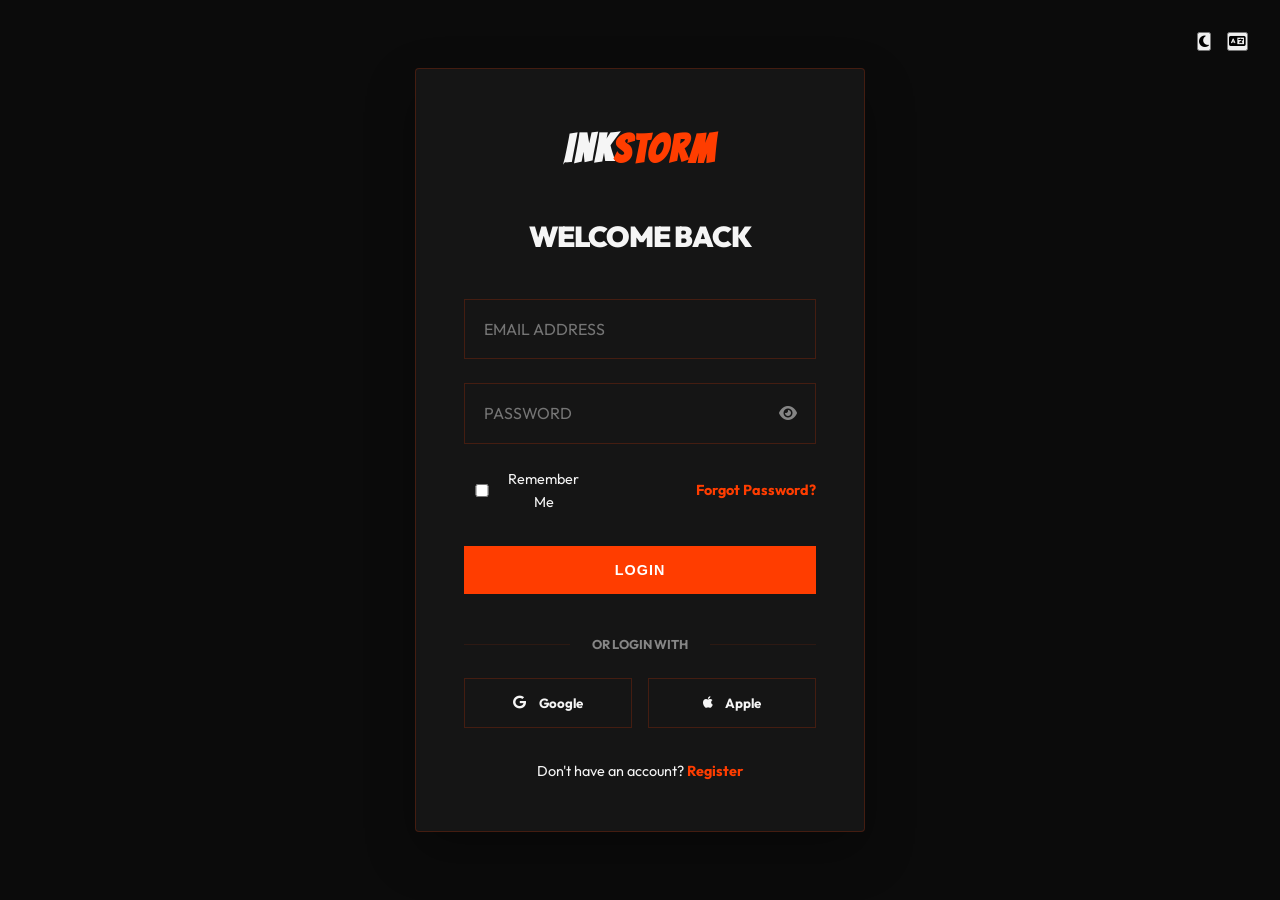
==== login.html @ d183edd4 "first commit" ====
<!DOCTYPE html>
<html lang="en" dir="ltr">
<head>
    <meta charset="UTF-8">
    <meta name="viewport" content="width=device-width, initial-scale=1.0">
    <title>LOGIN | INK STORM PORTFOLIO</title>
    <!-- Google Fonts -->
    <link href="https://fonts.googleapis.com/css2?family=Bangers&family=Outfit:wght@300;400;700;900&display=swap" rel="stylesheet">
    <!-- Font Awesome -->
    <link rel="stylesheet" href="https://cdnjs.cloudflare.com/ajax/libs/font-awesome/6.4.0/css/all.min.css">
    <!-- Icons -->
    <link rel="icon" type="image/svg+xml" href="data:image/svg+xml,<svg xmlns='http://www.w3.org/2000/svg' viewBox='0 0 100 100'><rect width='100' height='100' fill='%23111111' rx='20'/><path d='M50 20 L30 60 L50 60 L40 85 L70 45 L50 45 L60 20 Z' fill='%23FF3D00'/></svg>">
    <link rel="stylesheet" href="assets/css/styles.css">
    <style>
        body {
            display: flex;
            justify-content: center;
            align-items: center;
            min-height: 100vh;
            background-color: var(--bg);
            padding: 2rem;
            position: relative;
        }

        .auth-controls {
            position: absolute;
            top: 2rem;
            right: 2rem;
            display: flex;
            gap: 1rem;
        }

        .auth-card {
            background-color: var(--card-bg);
            width: 100%;
            max-width: 450px;
            padding: 3rem;
            border: 1px solid var(--border-color);
            box-shadow: 0 20px 50px rgba(0, 0, 0, 0.3);
            text-align: center;
            border-radius: 4px; /* Premium subtle rounded */
        }

        .auth-card .logo {
            display: inline-block;
            margin-bottom: 2rem;
            font-size: 2.5rem;
        }

        .auth-card h2 {
            margin-bottom: 2.5rem;
            font-size: 1.8rem;
        }

        .form-group {
            margin-bottom: 1.5rem;
            text-align: left;
            position: relative;
        }

        .password-toggle {
            position: absolute;
            right: 1.2rem;
            top: 50%;
            transform: translateY(-50%);
            cursor: pointer;
            opacity: 0.5;
            transition: var(--transition-fast);
        }

        .password-toggle:hover {
            opacity: 1;
            color: var(--secondary-color);
        }

        .auth-meta {
            display: flex;
            justify-content: space-between;
            align-items: center;
            margin-bottom: 2rem;
            font-size: 0.9rem;
        }

        .remember-me {
            display: flex;
            align-items: center;
            gap: 0.5rem;
            cursor: pointer;
        }

        .forgot-password {
            color: var(--secondary-color);
            font-weight: 700;
        }

        .social-login {
            margin-top: 2.5rem;
        }

        .social-login p {
            margin-bottom: 1.5rem;
            font-size: 0.8rem;
            font-weight: 700;
            opacity: 0.5;
            position: relative;
        }

        .social-login p::before, .social-login p::after {
            content: '';
            position: absolute;
            top: 50%;
            width: 30%;
            height: 1px;
            background: var(--border-color);
        }

        .social-login p::before { left: 0; }
        .social-login p::after { right: 0; }

        .social-btns {
            display: flex;
            gap: 1rem;
        }

        .social-btn {
            flex: 1;
            padding: 1rem;
            background: transparent;
            border: 1px solid var(--border-color);
            color: var(--text);
            font-family: inherit;
            font-weight: 700;
            display: flex;
            align-items: center;
            justify-content: center;
            gap: 0.8rem;
            cursor: pointer;
            transition: var(--transition-fast);
        }

        .social-btn:hover {
            border-color: var(--secondary-color);
            background: rgba(255, 61, 0, 0.05);
        }

        .auth-footer {
            margin-top: 2rem;
            font-size: 0.9rem;
        }

        .auth-footer a {
            color: var(--secondary-color);
            font-weight: 700;
        }

        /* RTL Specifics */
        [dir="rtl"] .password-toggle {
            right: auto;
            left: 1.2rem;
        }

        [dir="rtl"] .auth-controls {
            right: auto;
            left: 2rem;
        }
    </style>
</head>
<body class="dark-mode">

    <div class="auth-controls">
        <button id="theme-toggle" title="Toggle Theme"><i class="fas fa-moon"></i></button>
        <button id="rtl-toggle" title="Toggle RTL"><i class="fas fa-language"></i></button>
    </div>

    <div class="auth-card">
        <a href="index.html" class="logo">INK<span>STORM</span></a>
        <h2>WELCOME BACK</h2>

        <form>
            <div class="form-group">
                <input type="email" placeholder="EMAIL ADDRESS" required>
            </div>
            <div class="form-group">
                <input type="password" id="password" placeholder="PASSWORD" required>
                <i class="fas fa-eye password-toggle" id="toggle-password"></i>
            </div>

            <div class="auth-meta">
                <label class="remember-me">
                    <input type="checkbox"> Remember Me
                </label>
                <a href="#" class="forgot-password">Forgot Password?</a>
            </div>

            <button type="submit" class="btn btn-primary full-width">LOGIN</button>
        </form>

        <div class="social-login">
            <p>OR LOGIN WITH</p>
            <div class="social-btns">
                <button class="social-btn"><i class="fab fa-google"></i> Google</button>
                <button class="social-btn"><i class="fab fa-apple"></i> Apple</button>
            </div>
        </div>

        <div class="auth-footer">
            Don't have an account? <a href="register.html">Register</a>
        </div>
    </div>

    <script src="assets/js/script.js"></script>
    <script>
        // Password Show/Hide Toggle
        const togglePassword = document.getElementById('toggle-password');
        const password = document.getElementById('password');

        togglePassword.addEventListener('click', function() {
            const type = password.getAttribute('type') === 'password' ? 'text' : 'password';
            password.setAttribute('type', type);
            this.classList.toggle('fa-eye-slash');
        });
    </script>
</body>
</html>
---- assets/css/styles.css ----
/* =========================================
   DESIGN SYSTEM
   ========================================= */
:root {
    --primary-color: #111111;
    --secondary-color: #FF3D00;
    --accent-color: #FF3D00;
    --accent-hover: #E63600;
    
    --bg-light: #FFFFFF;
    --bg-dark: #0B0B0B;
    
    --text-light: #F5F5F5;
    --text-dark: #1A1A1A;
    
    --card-bg-light: #F9F9F9;
    --card-bg-dark: #151515;
    
    --transition-smooth: all 0.4s cubic-bezier(0.165, 0.84, 0.44, 1);
    --transition-fast: all 0.2s ease;
    
    --container-width: 1200px;
    --header-height: 80px;

    /* Mode defaults */
    --bg: var(--bg-dark);
    --text: var(--text-light);
    --card-bg: var(--card-bg-dark);
    --border-color: rgba(255, 61, 0, 0.2);
}

body.light-mode {
    --bg: var(--bg-light);
    --text: var(--text-dark);
    --card-bg: var(--card-bg-light);
    --primary-color: #FFFFFF;
    --border-color: rgba(17, 17, 17, 0.1);
}

[dir="rtl"] {
    direction: rtl;
    text-align: right;
}

/* =========================================
   BASE STYLES
   ========================================= */
* {
    margin: 0;
    padding: 0;
    box-sizing: border-box;
}

html, body {
    overflow-x: hidden;
    width: 100%;
    margin: 0;
    padding: 0;
}

body {
    font-family: 'Outfit', sans-serif;
    background-color: var(--bg);
    color: var(--text);
    line-height: 1.6;
    overflow-x: hidden;
    width: 100%;
    position: relative;
    transition: var(--transition-smooth);
}

h1, h2, h3, .logo {
    font-family: 'Outfit', sans-serif;
    font-weight: 900;
    text-transform: uppercase;
    letter-spacing: -1px;
    text-align: center;
}

.logo {
    font-family: 'Bangers', cursive;
    font-size: 2rem;
    letter-spacing: 2px;
    color: var(--text);
    text-decoration: none;
    transition: var(--transition-smooth);
}

.logo span {
    color: var(--secondary-color);
}

.accent {
    color: var(--secondary-color);
}

.container {
    max-width: var(--container-width);
    margin: 0 auto;
    padding: 0 2rem;
}

ul {
    list-style: none;
}

a {
    text-decoration: none;
    color: inherit;
}

img {
    max-width: 100%;
    display: block;
    transition: var(--transition-smooth);
}

.mobile-only {
    display: none !important;
}

/* =========================================
   BUTTONS
   ========================================= */
.btn {
    display: inline-block;
    padding: 1rem 2.5rem;
    font-weight: 900;
    text-transform: uppercase;
    letter-spacing: 1px;
    font-size: 0.9rem;
    cursor: pointer;
    transition: var(--transition-smooth);
    border: none;
    position: relative;
    overflow: hidden;
    text-align: center;
}

.btn-primary {
    background-color: var(--secondary-color);
    color: #FFFFFF;
}

.btn-primary:hover {
    background-color: var(--accent-hover);
    transform: translateY(-3px);
    box-shadow: 0 10px 20px rgba(255, 61, 0, 0.3);
}

.btn-secondary {
    background-color: transparent;
    color: var(--text);
    border: 2px solid var(--text);
}

.btn-secondary:hover {
    background-color: var(--text);
    color: var(--bg);
    transform: translateY(-3px);
}

.btn.full-width {
    width: 100%;
}

/* =========================================
   HEADER
   ========================================= */
header {
    height: var(--header-height);
    width: 100%;
    position: fixed;
    top: 0;
    left: 0;
    z-index: 1000;
    display: flex;
    align-items: center;
    background: transparent;
    transition: var(--transition-smooth);
}

header.scrolled {
    background: var(--bg);
    box-shadow: 0 5px 20px rgba(0, 0, 0, 0.2);
    height: 70px;
}

header nav {
    display: flex;
    justify-content: space-between;
    align-items: center;
    width: 100%;
}

.nav-links {
    display: flex;
    gap: 2rem;
    align-items: center;
}

.nav-links a {
    font-weight: 700;
    font-size: 0.9rem;
    text-transform: uppercase;
    transition: var(--transition-fast);
    position: relative;
    white-space: nowrap;
}

.nav-links a::after {
    content: '';
    position: absolute;
    bottom: -5px;
    left: 0;
    width: 0;
    height: 2px;
    background: var(--secondary-color);
    transition: var(--transition-fast);
}

.nav-links a:hover {
    color: var(--secondary-color);
}

.nav-links a:hover::after {
    width: 100%;
}

.nav-actions {
    display: flex;
    align-items: center;
    gap: 1.5rem;
}

.nav-actions button {
    background: transparent;
    border: none;
    color: var(--text);
    font-size: 1.2rem;
    cursor: pointer;
    width: 40px;
    height: 40px;
    display: flex;
    align-items: center;
    justify-content: center;
    border-radius: 50%;
    transition: var(--transition-fast);
}

.nav-actions button:hover {
    background: rgba(255, 61, 0, 0.1);
    color: var(--secondary-color);
}

/* Hamburger */
#menu-toggle {
    flex-direction: column;
    gap: 6px;
}

#menu-toggle span {
    display: block;
    width: 25px;
    height: 2px;
    background: var(--text);
    transition: var(--transition-smooth);
}

#menu-toggle.active span:nth-child(1) {
    transform: translateY(8px) rotate(45deg);
}

#menu-toggle.active span:nth-child(2) {
    opacity: 0;
}

#menu-toggle.active span:nth-child(3) {
    transform: translateY(-8px) rotate(-45deg);
}

/* Mobile Menu Overlay */
#mobile-menu {
    position: fixed;
    top: 0;
    left: 0;
    width: 100%;
    height: 100vh;
    background: var(--bg);
    z-index: 998;
    display: flex;
    flex-direction: column;
    justify-content: center;
    align-items: center;
    transform: translateX(100%);
    transition: var(--transition-smooth);
    padding: 2rem;
}

#mobile-menu.active {
    transform: translateX(0);
}

#mobile-menu nav {
    width: 100%;
    text-align: center;
}

#mobile-menu ul {
    margin-bottom: 3rem;
}

#mobile-menu li {
    margin-bottom: 1.5rem;
}

#mobile-menu a {
    font-size: 1.8rem;
    font-weight: 900;
    text-transform: uppercase;
}

.mobile-menu-actions {
    display: flex;
    flex-direction: column;
    gap: 1.5rem;
    width: 100%;
    max-width: 300px;
    margin: 0 auto;
}

.btn-theme-mob, .btn-rtl-mob {
    background: var(--card-bg);
    border: 1px solid var(--border-color);
    color: var(--text);
    padding: 1rem;
    font-weight: 700;
    text-transform: uppercase;
    display: flex;
    align-items: center;
    justify-content: center;
    gap: 0.8rem;
    cursor: pointer;
}

#menu-toggle {
    z-index: 1001; /* Above mobile menu */
    position: relative;
}

#mobile-menu a {
    font-size: 1.5rem;
    font-weight: 900;
    text-transform: uppercase;
}

/* =========================================
   HERO
   ========================================= */
.hero {
    height: 100vh;
    display: flex;
    align-items: center;
    position: relative;
    padding-top: var(--header-height);
    overflow: hidden;
}

.hero-bg {
    position: absolute;
    top: 0;
    left: 0;
    width: 100%;
    height: 100%;
    background: linear-gradient(rgba(11, 11, 11, 0.8), rgba(11, 11, 11, 0.8)), 
                url('https://images.unsplash.com/photo-1612036782180-6f0b6cd846fe?auto=format&fit=crop&q=80&w=1920');
    background-size: cover;
    background-position: center;
    z-index: -1;
    transform: scale(1.1);
    animation: zoomOut 20s infinite alternate;
}

body.light-mode .hero-bg {
    background: linear-gradient(rgba(255, 255, 255, 0.7), rgba(255, 255, 255, 0.7)), 
                url('https://images.unsplash.com/photo-1612036782180-6f0b6cd846fe?auto=format&fit=crop&q=80&w=1920');
    background-size: cover;
    background-position: center;
}

@keyframes zoomOut {
    from { transform: scale(1.1); }
    to { transform: scale(1); }
}

.hero-content {
    position: relative;
    z-index: 1;
    text-align: center;
    margin: 0 auto;
}

.hero h1 {
    font-size: clamp(3rem, 10vw, 6rem);
    line-height: 0.9;
    margin-bottom: 1.5rem;
    max-width: 900px;
    margin-left: auto;
    margin-right: auto;
}

.hero p {
    font-size: 1.2rem;
    margin-bottom: 2.5rem;
    max-width: 600px;
    color: var(--text);
    opacity: 0.8;
    margin-left: auto;
    margin-right: auto;
    text-align: center;
}

.hero-btns {
    display: flex;
    gap: 1.5rem;
    justify-content: center;
}

.floating-elements .panel-outline {
    position: absolute;
    border: 1px solid var(--secondary-color);
    opacity: 0.3;
    z-index: 0;
    pointer-events: none;
}

.panel-outline.one {
    width: 300px;
    height: 400px;
    top: 20%;
    right: 10%;
    transform: rotate(5deg);
    animation: float 6s infinite ease-in-out;
}

.panel-outline.two {
    width: 200px;
    height: 300px;
    bottom: 10%;
    right: 25%;
    transform: rotate(-10deg);
    animation: float 8s infinite ease-in-out reverse;
}

@keyframes float {
    0%, 100% { transform: translateY(0) rotate(5deg); }
    50% { transform: translateY(-20px) rotate(8deg); }
}

@keyframes sweep {
    0% { transform: translateX(-120%); }
    55% { transform: translateX(120%); }
    100% { transform: translateX(120%); }
}

@keyframes scan {
    0% { transform: translateX(-25%); }
    100% { transform: translateX(25%); }
}

@keyframes pulse {
    0%, 100% { transform: translateY(0) scale(1); }
    50% { transform: translateY(-2px) scale(1.03); }
}

@keyframes floaty {
    0%, 100% { transform: translateY(0); }
    50% { transform: translateY(-10px); }
}

@keyframes shimmer {
    0%, 100% { opacity: 0.8; filter: drop-shadow(0 0 0 rgba(255, 61, 0, 0)); }
    50% { opacity: 1; filter: drop-shadow(0 0 12px rgba(255, 61, 0, 0.45)); }
}

@keyframes zoom {
    0%, 100% { transform: scale(1); }
    50% { transform: scale(1.07); }
}

.header-ctas .btn {
    padding: 0.6rem 1.6rem;
    font-size: 0.8rem;
    border-radius: 4px;
}

/* =========================================
   FOOTER (DETAILED)
   ========================================= */
.footer-detailed {
    padding: 80px 0 30px;
    background-color: var(--card-bg);
    border-top: 1px solid var(--border-color);
}

.footer-grid {
    display: grid;
    grid-template-columns: 1.5fr 1fr 1fr 1.2fr;
    gap: 4rem;
    margin-bottom: 60px;
}

.footer-col h4 {
    color: var(--secondary-color);
    font-size: 1.2rem;
    margin-bottom: 2rem;
    text-transform: uppercase;
    letter-spacing: 1px;
    text-align: left; /* Keep left for multi-column grid logic */
}

/* On single column footer (mobile), center them */
@media (max-width: 600px) {
    .footer-col h4 { text-align: center; }
}

.footer-desc {
    margin: 1.5rem 0 2rem;
    opacity: 0.7;
    max-width: 300px;
}

.footer-socials {
    display: flex;
    gap: 1.2rem;
}

.footer-socials a {
    font-size: 1.4rem;
    transition: var(--transition-fast);
    opacity: 0.6;
}

.footer-socials a:hover {
    color: var(--secondary-color);
    opacity: 1;
    transform: translateY(-5px);
}

.footer-nav li {
    margin-bottom: 1rem;
}

.footer-nav a {
    opacity: 0.7;
    transition: var(--transition-fast);
}

.footer-nav a:hover {
    opacity: 1;
    color: var(--secondary-color);
    padding-left: 5px;
}

.footer-contact p {
    margin-bottom: 1rem;
    opacity: 0.7;
    display: flex;
    align-items: center;
    gap: 0.8rem;
}

.footer-bottom {
    padding-top: 30px;
    border-top: 1px solid rgba(255, 61, 0, 0.1);
    display: flex;
    justify-content: space-between;
    align-items: center;
    font-size: 0.9rem;
    opacity: 0.6;
}

.legal-links {
    display: flex;
    gap: 2rem;
}

@keyframes glowText {
    0%, 100% { text-shadow: 0 0 5px rgba(255, 61, 0, 0.2); }
    50% { text-shadow: 0 0 15px rgba(255, 61, 0, 0.6); }
}

/* =========================================
   PROJECT SPOTLIGHT
   ========================================= */
.project-spotlight {
    background: linear-gradient(135deg, #0a0a0a 0%, #151515 100%);
    position: relative;
    overflow: hidden;
}

.project-spotlight::before {
    content: "";
    position: absolute;
    top: 0;
    left: 0;
    width: 100%;
    height: 100%;
    background: repeating-linear-gradient(
        0deg,
        rgba(255, 61, 0, 0.03) 0px,
        rgba(255, 61, 0, 0.03) 1px,
        transparent 1px,
        transparent 5px
    );
    pointer-events: none;
}

.spotlight-header {
    margin-bottom: 4rem;
    text-align: center;
}

.spotlight-label {
    text-transform: uppercase;
    color: var(--secondary-color);
    letter-spacing: 4px;
    font-weight: 900;
    font-size: 0.8rem;
    display: block;
    margin-bottom: 1rem;
}

.spotlight-title {
    font-size: clamp(3rem, 8vw, 5rem);
    line-height: 1;
    text-align: center;
}

.spotlight-grid {
    display: grid;
    grid-template-columns: 1fr 1.2fr;
    gap: 5rem;
    align-items: center;
    margin-bottom: 6rem;
    overflow: hidden;
}

.spotlight-brief h3 {
    font-size: 2rem;
    margin-bottom: 1.5rem;
}

.spotlight-brief p {
    font-size: 1.1rem;
    opacity: 0.8;
    margin-bottom: 2.5rem;
    text-align: center;
    max-width: 600px;
    margin-left: auto;
    margin-right: auto;
}

.spotlight-content {
    text-align: center;
}

.spotlight-features {
    display: grid;
    gap: 2rem;
    margin-bottom: 3rem;
    justify-items: center;
}

.spotlight-features li {
    display: flex;
    flex-direction: column;
    gap: 1rem;
    align-items: center;
    text-align: center;
}

.spotlight-features i {
    font-size: 1.8rem;
    color: var(--secondary-color);
}

.spotlight-features h4 {
    font-size: 1.25rem;
    margin-bottom: 0.5rem;
}

.spotlight-features p {
    font-size: 0.95rem;
    opacity: 0.7;
}

.spotlight-cta {
    display: flex;
    gap: 1.5rem;
    justify-content: center;
}

.spotlight-visual {
    position: relative;
}

.visual-wrap {
    position: relative;
    border: 1px solid var(--secondary-color);
    padding: 10px;
    background: var(--bg);
    overflow: hidden; /* Prevent accent lines/stats from overflowing viewport */
}

.visual-wrap img {
    width: 100%;
    height: 600px;
    object-fit: cover;
    filter: grayscale(100%) contrast(120%);
    transition: var(--transition-smooth);
}

.visual-wrap:hover img {
    filter: grayscale(20%) contrast(110%);
}

.visual-accent-lines {
    position: absolute;
    inset: -20px;
    border: 1px solid rgba(255, 61, 0, 0.2);
    z-index: -1;
    pointer-events: none;
}

.visual-stats {
    position: absolute;
    bottom: -30px;
    right: -30px;
    display: flex;
    flex-direction: column;
    gap: 0.5rem;
    background: var(--secondary-color);
    padding: 1rem 2rem;
    color: #fff;
    font-weight: 900;
    text-transform: uppercase;
    transform: rotate(-2deg);
}

.spotlight-gallery {
    grid-template-columns: repeat(3, 1fr);
}

.spotlight-thumb {
    position: relative;
    overflow: hidden;
    height: 250px;
    border: 1px solid var(--border-color);
}

.spotlight-thumb img {
    width: 100%;
    height: 100%;
    object-fit: cover;
    filter: grayscale(100%);
    transition: var(--transition-smooth);
}

.spotlight-thumb span {
    position: absolute;
    bottom: 1rem;
    left: 1rem;
    background: var(--secondary-color);
    color: #fff;
    padding: 0.3rem 0.8rem;
    font-size: 0.7rem;
    font-weight: 900;
    text-transform: uppercase;
    transform: translateY(50px);
    transition: var(--transition-smooth);
}

.spotlight-thumb:hover img {
    filter: grayscale(0%);
    transform: scale(1.1);
}

.spotlight-thumb:hover span {
    transform: translateY(0);
}

/* =========================================
   SECTIONS GENERAL
   ========================================= */
section {
    padding: 100px 0;
}

.section-title {
    margin-bottom: 4rem;
    text-align: center;
}

.section-title h2 {
    font-size: 3.5rem;
    margin-bottom: 1.5rem;
}

.section-title p {
    font-size: 1.1rem;
    opacity: 0.7;
    max-width: 700px;
    margin: 0 auto;
}

.grid-system {
    display: grid;
    gap: 2rem;
}

/* =========================================
   ACCESSIBILITY
   ========================================= */
.sr-only {
    position: absolute;
    width: 1px;
    height: 1px;
    padding: 0;
    margin: -1px;
    overflow: hidden;
    clip: rect(0, 0, 0, 0);
    white-space: nowrap;
    border: 0;
}

/* =========================================
   SERVICES
   ========================================= */
.services-grid {
    grid-template-columns: repeat(3, 1fr);
}

.service-card {
    background: var(--card-bg);
    border: 1px solid var(--border-color);
    padding: 2.5rem 1.5rem;
    position: relative;
    overflow: hidden;
    transition: var(--transition-smooth);
    text-align: center;
}

.service-media {
    height: 220px;
    overflow: hidden;
    border: 1px solid rgba(255, 61, 0, 0.15);
    margin-bottom: 1.25rem;
    position: relative;
}

.service-media::after {
    content: "";
    position: absolute;
    inset: 0;
    background: linear-gradient(120deg, transparent, rgba(255, 61, 0, 0.15), transparent);
    transform: translateX(-120%);
    animation: sweep 4.5s infinite;
    pointer-events: none;
}

.service-media img {
    width: 100%;
    height: 100%;
    object-fit: cover;
}

.service-card h3 {
    font-size: 1.5rem;
    margin-bottom: 0.5rem;
}

.service-card p {
    opacity: 0.8;
}

.service-card:hover {
    transform: translateY(-10px);
    border-color: var(--secondary-color);
    box-shadow: 0 20px 40px rgba(0, 0, 0, 0.35);
}

.service-card:hover img {
    transform: scale(1.06);
}

/* =========================================
   PROCESS
   ========================================= */
.process {
    position: relative;
}

.process-grid {
    display: grid;
    grid-template-columns: 1.2fr 0.8fr;
    gap: 2.5rem;
    align-items: stretch;
}

.process-steps {
    display: grid;
    gap: 1rem;
}

.process-step {
    display: flex;
    flex-direction: column;
    align-items: center;
    gap: 1.5rem;
    padding: 2.5rem 1.5rem;
    background: var(--card-bg);
    border: 1px solid var(--border-color);
    position: relative;
    overflow: hidden;
    text-align: center;
}

.process-step::before {
    content: "";
    position: absolute;
    inset: 0;
    background: radial-gradient(circle at 10% 20%, rgba(255, 61, 0, 0.18), transparent 55%);
    opacity: 0;
    transition: var(--transition-smooth);
}

.process-step:hover::before {
    opacity: 1;
}

.step-badge {
    width: 56px;
    height: 56px;
    display: flex;
    justify-content: center;
    align-items: center;
    border-radius: 14px;
    font-weight: 900;
    color: #fff;
    background: linear-gradient(135deg, var(--secondary-color), #ff7a59);
    box-shadow: 0 12px 30px rgba(255, 61, 0, 0.25);
    animation: pulse 3.4s infinite;
}

.process-step h3 {
    font-size: 1.25rem;
    margin-bottom: 0.25rem;
}

.process-step p {
    opacity: 0.85;
}

.process-visual {
    position: relative;
    border: 1px solid var(--border-color);
    overflow: hidden;
    background: var(--card-bg);
}

.process-visual img {
    width: 100%;
    height: 100%;
    min-height: 420px;
    object-fit: cover;
    filter: grayscale(15%) contrast(110%);
}

.process-overlay {
    position: absolute;
    inset: 0;
    background: repeating-linear-gradient(
        90deg,
        rgba(255, 61, 0, 0.08),
        rgba(255, 61, 0, 0.08) 2px,
        transparent 2px,
        transparent 10px
    );
    mix-blend-mode: screen;
    animation: scan 6.5s linear infinite;
    pointer-events: none;
}

/* =========================================
   TESTIMONIALS
   ========================================= */
.testimonials-grid {
    grid-template-columns: repeat(3, 1fr);
}

.quote-card {
    background: var(--card-bg);
    border: 1px solid var(--border-color);
    padding: 2rem;
    position: relative;
    overflow: hidden;
}

.quote-card::after {
    content: "";
    position: absolute;
    inset: 0;
    background: radial-gradient(circle at 10% 10%, rgba(255, 61, 0, 0.22), transparent 55%);
    opacity: 0.6;
    pointer-events: none;
}

.quote-card blockquote {
    font-size: 1.05rem;
    opacity: 0.9;
    margin-bottom: 1.5rem;
}

.quote-card figcaption {
    display: flex;
    flex-direction: column;
    gap: 0.15rem;
}

.quote-name {
    font-weight: 900;
    text-transform: uppercase;
    letter-spacing: 1px;
}

.quote-role {
    opacity: 0.7;
    font-size: 0.9rem;
}

/* =========================================
   PRICING
   ========================================= */
.pricing-grid {
    grid-template-columns: repeat(3, 1fr);
    align-items: stretch;
}

.price-card {
    background: var(--card-bg);
    border: 1px solid var(--border-color);
    padding: 3rem 2rem;
    display: flex;
    flex-direction: column;
    gap: 1.25rem;
    position: relative;
    overflow: hidden;
    transition: var(--transition-smooth);
    text-align: center;
}

.price-card::before {
    content: "";
    position: absolute;
    inset: -2px;
    background: linear-gradient(135deg, rgba(255, 61, 0, 0.25), transparent 55%, rgba(255, 61, 0, 0.15));
    opacity: 0.35;
    pointer-events: none;
}

.price-card.featured {
    border-color: rgba(255, 61, 0, 0.65);
    box-shadow: 0 20px 60px rgba(255, 61, 0, 0.12);
    transform: translateY(-10px);
}

.price-header {
    display: flex;
    flex-direction: column;
    align-items: center;
    gap: 0.5rem;
}

.price-header h3 {
    font-size: 1.75rem;
}

.price-tag {
    font-weight: 900;
    letter-spacing: 2px;
    color: var(--secondary-color);
    animation: shimmer 3.2s infinite;
}

.price-list {
    display: flex;
    flex-direction: column;
    align-items: center;
    gap: 0.75rem;
    opacity: 0.85;
}

.price-list li {
    position: relative;
    padding-left: 1.25rem;
}

.price-list li::before {
    content: "•";
    position: absolute;
    left: 0;
    color: var(--secondary-color);
}

.price-card:hover {
    transform: translateY(-12px);
    border-color: var(--secondary-color);
}

/* =========================================
   TOOLS
   ========================================= */
.tools {
    background: linear-gradient(180deg, transparent, rgba(255, 61, 0, 0.03), transparent);
}

.tools-grid {
    grid-template-columns: repeat(var(--grid-cols, 4), 1fr);
}

.tool-tile {
    background: var(--card-bg);
    border: 1px solid var(--border-color);
    padding: 1.75rem;
    position: relative;
    overflow: hidden;
    transition: var(--transition-smooth);
}

.tool-icon {
    width: 54px;
    height: 54px;
    display: flex;
    justify-content: center;
    align-items: center;
    margin: 0 auto 1.5rem;
    border-radius: 14px;
    background: rgba(255, 61, 0, 0.12);
    color: var(--secondary-color);
    font-size: 1.4rem;
    animation: floaty 5.5s ease-in-out infinite;
}

.tool-icon svg {
    width: 24px;
    height: 24px;
    stroke-width: 2px;
}

.tool-tile h3 {
    font-size: 1.3rem;
    margin-bottom: 0.4rem;
}

.tool-tile p {
    opacity: 0.82;
}

.tool-tile:hover {
    transform: translateY(-10px);
    border-color: rgba(255, 61, 0, 0.7);
    box-shadow: 0 18px 50px rgba(0, 0, 0, 0.35);
}

/* =========================================
   FAQ
   ========================================= */
.faq-grid {
    display: grid;
    grid-template-columns: 1fr 1fr;
    gap: 1.5rem;
}

.faq-item {
    background: var(--card-bg);
    border: 1px solid var(--border-color);
    padding: 1.5rem;
    transition: var(--transition-smooth);
    text-align: center;
}

.faq-item summary {
    cursor: pointer;
    font-weight: 900;
    text-transform: uppercase;
    letter-spacing: 1px;
    list-style: none;
    position: relative;
    padding: 0 2.25rem;
    display: flex;
    justify-content: center;
    align-items: center;
}

.faq-item summary::-webkit-details-marker {
    display: none;
}

.faq-item summary::after {
    content: "+";
    position: absolute;
    right: 0;
    top: 0;
    color: var(--secondary-color);
    font-size: 1.4rem;
    line-height: 1.2;
    transition: var(--transition-fast);
}

.faq-item[open] summary::after {
    transform: rotate(45deg);
}

.faq-item p {
    opacity: 0.85;
    margin-top: 0.85rem;
}

.faq-item:hover {
    border-color: rgba(255, 61, 0, 0.65);
}

/* =========================================
   INSIGHTS
   ========================================= */
.insights-grid {
    grid-template-columns: repeat(3, 1fr);
}

.insight-card {
    background: var(--card-bg);
    border: 1px solid var(--border-color);
    overflow: hidden;
    transition: var(--transition-smooth);
}

.insight-media {
    height: 220px;
    overflow: hidden;
    position: relative;
}

.insight-media::before {
    content: "";
    position: absolute;
    inset: 0;
    background: linear-gradient(to top, rgba(11, 11, 11, 0.65), transparent);
    opacity: 0.7;
    pointer-events: none;
}

.insight-media img {
    width: 100%;
    height: 100%;
    object-fit: cover;
}

.insight-card h3 {
    padding: 1.5rem 1.25rem 0.5rem;
    font-size: 1.5rem;
    text-align: center;
}

.insight-card p {
    padding: 0 1.25rem 1.5rem;
    opacity: 0.82;
    text-align: center;
}

.insight-card:hover {
    transform: translateY(-10px);
    border-color: rgba(255, 61, 0, 0.65);
    box-shadow: 0 18px 50px rgba(0, 0, 0, 0.35);
}

.insight-card:hover img {
    transform: scale(1.06);
}

/* =========================================
   NEWSLETTER
   ========================================= */
.newsletter-grid {
    display: grid;
    grid-template-columns: 1fr 1fr;
    gap: 2.5rem;
    align-items: center;
}

.newsletter-text {
    text-align: center;
}

.newsletter-text h2 {
    font-size: 3rem;
    margin-bottom: 1rem;
}

.newsletter-text p {
    opacity: 0.85;
    max-width: 52ch;
    margin: 0 auto;
}

.newsletter-highlights {
    margin-top: 1.5rem;
    display: flex;
    flex-wrap: wrap;
    gap: 0.75rem;
    justify-content: center;
}

.chip {
    padding: 0.5rem 0.9rem;
    border: 1px solid rgba(255, 61, 0, 0.35);
    background: rgba(255, 61, 0, 0.08);
    text-transform: uppercase;
    letter-spacing: 1px;
    font-weight: 900;
    font-size: 0.75rem;
    position: relative;
    overflow: hidden;
}

.chip::after {
    content: "";
    position: absolute;
    inset: 0;
    background: linear-gradient(120deg, transparent, rgba(255, 61, 0, 0.25), transparent);
    transform: translateX(-120%);
    animation: sweep 5.2s infinite;
}

.newsletter-card {
    background: var(--card-bg);
    border: 1px solid rgba(255, 61, 0, 0.35);
    padding: 1.5rem;
    position: relative;
    overflow: hidden;
}

.newsletter-card::before {
    content: "";
    position: absolute;
    inset: 0;
    background: radial-gradient(circle at 80% 10%, rgba(255, 61, 0, 0.22), transparent 60%);
    opacity: 0.7;
    pointer-events: none;
}

.newsletter-form {
    position: relative;
    z-index: 1;
    display: grid;
    gap: 1rem;
    margin-bottom: 1.25rem;
}

.newsletter-note {
    font-size: 0.9rem;
    opacity: 0.65;
    text-align: center;
}

.newsletter-art {
    border: 1px solid rgba(255, 61, 0, 0.15);
    overflow: hidden;
    position: relative;
}

.newsletter-art img {
    width: 100%;
    height: 220px;
    object-fit: cover;
    animation: zoom 10s ease-in-out infinite;
}

/* =========================================
   PORTFOLIO
   ========================================= */
.portfolio-grid {
    grid-template-columns: repeat(var(--grid-cols, 2), 1fr);
}

.portfolio-card {
    position: relative;
    aspect-ratio: 4/5;
    overflow: hidden;
    background: var(--card-bg);
    cursor: pointer;
}

.portfolio-card img {
    width: 100%;
    height: 100%;
    object-fit: cover;
}

.portfolio-card:hover img {
    transform: scale(1.1);
}

.portfolio-card .overlay {
    position: absolute;
    top: 0;
    left: 0;
    width: 100%;
    height: 100%;
    background: linear-gradient(to top, rgba(11, 11, 11, 0.9), transparent);
    display: flex;
    flex-direction: column;
    justify-content: flex-end;
    padding: 2rem;
    opacity: 0;
    transition: var(--transition-smooth);
}

.portfolio-card:hover .overlay {
    opacity: 1;
}

.portfolio-card .overlay h3 {
    font-size: 1.5rem;
    margin-bottom: 0.5rem;
    transform: translateY(20px);
    transition: var(--transition-smooth);
}

.portfolio-card:hover .overlay h3 {
    transform: translateY(0);
}

.portfolio-card .overlay p {
    font-weight: 700;
    color: var(--secondary-color);
    text-transform: uppercase;
    font-size: 0.8rem;
    letter-spacing: 1px;
}

/* =========================================
   CHARACTER SHOWCASE
   ========================================= */
.character-showcase {
    background-color: var(--primary-color);
}

.white-text h2 {
    color: #FFFFFF;
}

.showcase-grid {
    grid-template-columns: repeat(var(--grid-cols, 2), 1fr);
}

.char-card {
    display: flex;
    flex-direction: column;
    gap: 1.5rem;
    transition: var(--transition-smooth);
}

.char-img-wrap {
    background: var(--card-bg);
    padding: 1rem;
    border: 1px solid var(--border-color);
    position: relative;
    transition: var(--transition-smooth);
}

.char-img-wrap img {
    width: 100%;
    aspect-ratio: 1/1;
    object-fit: cover;
}

.char-card:hover .char-img-wrap {
    transform: perspective(1000px) rotateX(5deg) rotateY(5deg);
    border-color: var(--secondary-color);
    box-shadow: 0 0 20px rgba(255, 61, 0, 0.3);
}

.char-info {
    text-align: center;
}

.char-info h3 {
    font-size: 2rem;
    margin-bottom: 0.5rem;
}

.char-info p {
    opacity: 0.8;
}

/* =========================================
   COVERS
   ========================================= */
.covers-scroll-container {
    display: flex;
    gap: 2rem;
    overflow-x: auto;
    padding: 2rem;
    scrollbar-width: none; /* Firefox */
}

.covers-scroll-container::-webkit-scrollbar {
    display: none; /* Chrome/Safari */
}

.cover-card {
    min-width: 400px;
    height: 600px;
    flex-shrink: 0;
    box-shadow: 0 10px 30px rgba(0, 0, 0, 0.5);
    transition: var(--transition-smooth);
    border: 1px solid rgba(255, 61, 0, 0.1);
}

.cover-card img {
    width: 100%;
    height: 100%;
    object-fit: cover;
}

.cover-card:hover {
    transform: translateY(-20px);
    border-color: var(--secondary-color);
}

/* =========================================
   ABOUT
   ========================================= */
.about-grid {
    display: grid;
    grid-template-columns: 1fr 1fr;
    gap: 5rem;
    align-items: center;
}

.about-image {
    position: relative;
    padding: 2rem;
}

.sketch-lines-bg {
    position: absolute;
    top: 0;
    left: 0;
    width: 100%;
    height: 100%;
    background-image: repeating-linear-gradient(45deg, transparent, transparent 10px, rgba(255, 61, 0, 0.05) 10px, rgba(255, 61, 0, 0.05) 11px);
    z-index: -1;
}

.about-text {
    text-align: center;
}

.about-text h2 {
    font-size: 3rem;
    margin-bottom: 2rem;
}

.about-text p {
    max-width: 650px;
    margin: 0 auto 2rem;
}

.stats-comic-grid {
    display: flex;
    gap: 3rem;
    margin-top: 4rem;
    justify-content: center;
    flex-wrap: wrap;
}

.stat-panel {
    background: var(--card-bg);
    border: 4px solid var(--text);
    padding: 1.5rem 2.5rem;
    display: flex;
    align-items: center;
    gap: 2rem;
    position: relative;
    box-shadow: 10px 10px 0 var(--secondary-color);
    transition: transform 0.3s cubic-bezier(0.175, 0.885, 0.32, 1.275);
}

.stat-panel:hover {
    transform: translate(-5px, -5px) rotate(1deg);
}

.stat-icon {
    font-size: 2.5rem;
    color: var(--secondary-color);
    width: 40px;
    height: 40px;
}

.stat-num {
    display: block;
    font-size: 4rem;
    font-family: 'Bangers', cursive;
    color: var(--text);
    line-height: 1;
}

.stat-label {
    text-transform: uppercase;
    font-weight: 900;
    font-size: 0.9rem;
    letter-spacing: 1px;
    display: block;
    margin-top: 0.2rem;
}

.panel-accent-tag {
    position: absolute;
    bottom: 2rem;
    right: -1rem;
    background: var(--secondary-color);
    color: #fff;
    padding: 0.5rem 1.5rem;
    font-family: 'Bangers', cursive;
    font-size: 1.2rem;
    transform: rotate(-5deg);
    box-shadow: 5px 5px 0 var(--text);
    z-index: 2;
}

/* =========================================
   CONTACT
   ========================================= */
.contact {
    text-align: center;
}

.contact .section-title {
    text-align: center;
}

.contact-form-container {
    max-width: 600px;
    margin: 0 auto 4rem;
}

.form-group {
    margin-bottom: 1.5rem;
}

input, textarea {
    width: 100%;
    padding: 1.2rem;
    background: var(--card-bg);
    border: 1px solid var(--border-color);
    color: var(--text);
    font-family: inherit;
    font-size: 1rem;
    transition: var(--transition-fast);
}

input:focus, textarea:focus {
    outline: none;
    border-color: var(--secondary-color);
}

.social-links {
    display: flex;
    justify-content: center;
    gap: 2rem;
}

.social-icon {
    font-size: 2rem;
    transition: var(--transition-smooth);
}

.social-icon:hover {
    color: var(--secondary-color);
    transform: scale(1.2);
}

/* =========================================
   FOOTER
   ========================================= */
footer {
    padding: 5rem 0;
    border-top: 1px solid var(--border-color);
}

.footer-content {
    display: flex;
    justify-content: space-between;
    align-items: center;
}

.footer-links {
    display: flex;
    gap: 2rem;
}

/* =========================================
   ANIMATIONS
   ========================================= */
.reveal, .reveal-up, .reveal-left, .reveal-right {
    opacity: 0;
    transition: 1s cubic-bezier(0.165, 0.84, 0.44, 1);
}

.reveal.active, .reveal-up.active, .reveal-left.active, .reveal-right.active {
    opacity: 1;
    transform: translate(0, 0);
}

.reveal-up { transform: translateY(50px); }
.reveal-left { transform: translateX(-50px); }
.reveal-right { transform: translateX(50px); }

/* =========================================
   RESPONSIVE Rules
   ========================================= */
:root {
    --grid-cols: 4;
}

@media (max-width: 1200px) {
    :root { --grid-cols: 2; }
}

@media (max-width: 992px) {
    header {
        background: var(--bg);
        box-shadow: 0 5px 20px rgba(0, 0, 0, 0.2);
        height: 70px;
        width: 100%;
        max-width: 100vw;
        overflow: hidden;
    }

    .floating-elements { display: none !important; }

    .desktop-only { display: none !important; }
    .mobile-only { display: flex !important; }
    .nav-links { display: none; }
    
    .about-grid { grid-template-columns: 1fr; gap: 3rem; }
    .process-grid { grid-template-columns: 1fr; }
    .newsletter-grid { grid-template-columns: 1fr; }
    .faq-grid { grid-template-columns: 1fr; }
}

@media (max-width: 768px) {
    :root { --grid-cols: 2; }
    .portfolio-grid { --grid-cols: 2; }
    .showcase-grid { --grid-cols: 1; }
    .footer-content { flex-direction: column; gap: 2rem; text-align: center; }
    .footer-links { flex-wrap: wrap; justify-content: center; }
    
    .hero {
        padding-top: 154px;
        height: auto;
        min-height: 100vh;
        display: flex;
        flex-direction: column;
        justify-content: center;
    }

    .hero h1 { 
        font-size: clamp(2rem, 9vw, 3.2rem); 
        line-height: 1.1;
        margin-bottom: 2rem;
    }

    .hero p {
        font-size: 1.1rem;
        margin-bottom: 3rem;
    }
    
    .hero-btns {
        flex-direction: column;
        align-items: center;
        gap: 1.25rem;
        width: 100%;
    }

    .hero-btns .btn {
        width: 100%;
        max-width: 320px;
    }

    .section-title h2 { font-size: 2.5rem; }
    .services-grid { grid-template-columns: repeat(2, 1fr); }
    .testimonials-grid { grid-template-columns: repeat(2, 1fr); }
    .pricing-grid { grid-template-columns: repeat(2, 1fr); }
    .insights-grid { grid-template-columns: repeat(2, 1fr); }
    .tools-grid { --grid-cols: 2; }

    .nav-links {
        gap: 1rem;
    }
    
    .nav-links a {
        font-size: 0.75rem;
    }
    .footer-grid { grid-template-columns: 1fr 1fr; gap: 3rem; }
    .footer-bottom { flex-direction: column; gap: 1.5rem; text-align: center; }
}

@media (max-width: 600px) {
    header {
        background: var(--bg); /* Always opaque on very small screens */
        height: 70px;
    }
    
    header nav {
        flex-direction: row; /* Keep logo and menu on same line */
        justify-content: space-between;
    }

    .hero {
        padding-top: 100px;
    }

    .hero h1 {
        font-size: 2.8rem;
    }

    .footer-grid { grid-template-columns: 1fr; text-align: center; }
    .footer-socials { justify-content: center; }
    .footer-contact p { justify-content: center; }
    .footer-desc { margin: 1.5rem auto 2rem; }
}

@media (max-width: 480px) {
    .container { padding: 0 1.25rem; }
    .logo { font-size: 1.4rem; }
    
    .visual-accent-lines { display: none; }
    .visual-stats { 
        position: relative; 
        right: 0; 
        bottom: 0; 
        transform: none; 
        margin-top: 1rem;
        text-align: center;
    }

    .portfolio-grid { --grid-cols: 1; }
    .cover-card { min-width: 260px; height: 400px; }
    .services-grid { grid-template-columns: 1fr; }
    .testimonials-grid { grid-template-columns: 1fr; }
    .pricing-grid { grid-template-columns: 1fr; }
    .insights-grid { grid-template-columns: 1fr; }
    .tools-grid { --grid-cols: 1; }
    .spotlight-gallery { grid-template-columns: 1fr; }
    .footer-grid { grid-template-columns: 1fr; }
}
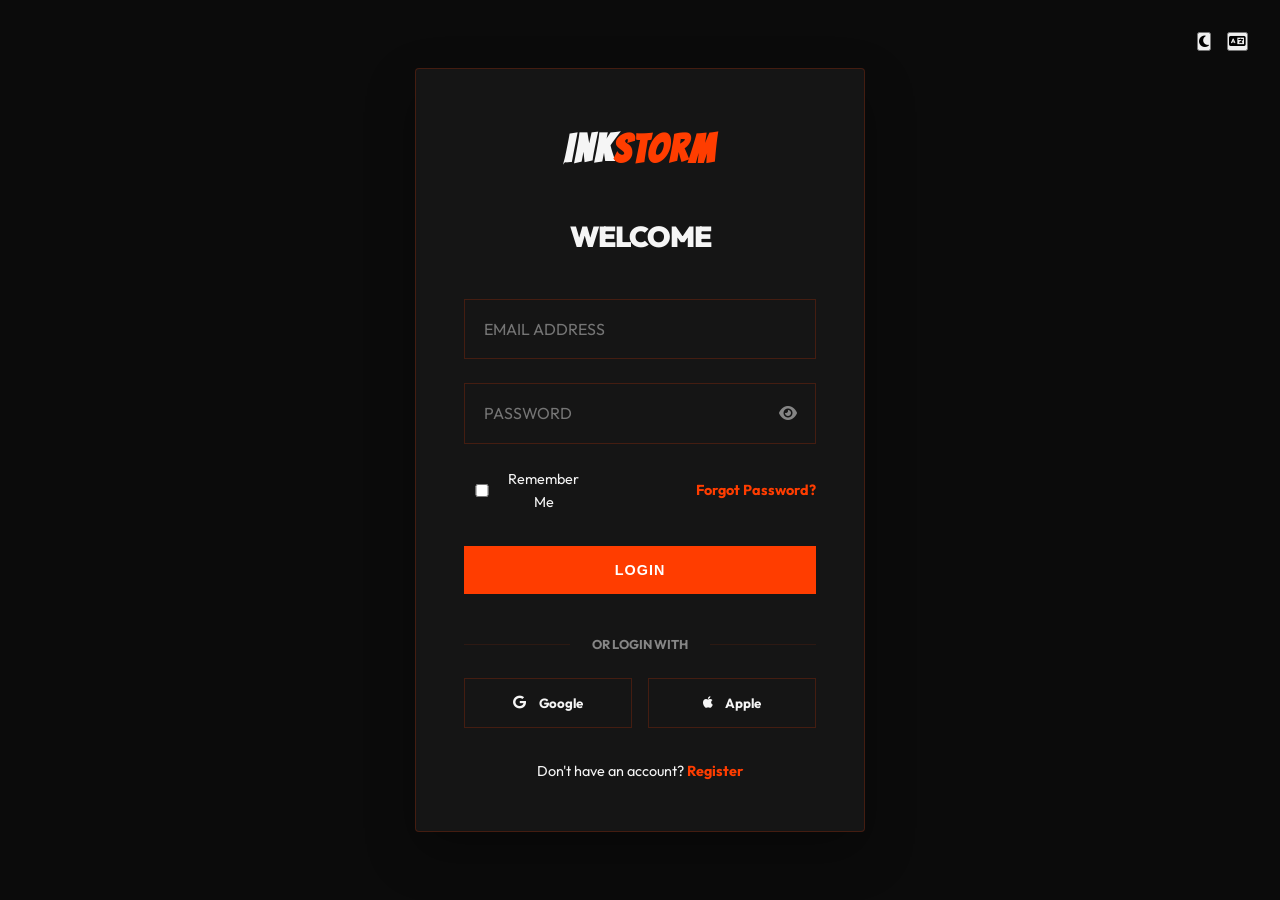
==== commit 00d164ef: "d" ====
--- a/login.html
+++ b/login.html
@@ -163,6 +163,32 @@
             right: auto;
             left: 2rem;
         }
+
+        /* Responsive Fixes for Mobile & Tablet */
+        @media (max-width: 768px) {
+            .auth-card {
+                padding: 2.5rem 2rem;
+            }
+
+            .auth-meta {
+                flex-wrap: nowrap;
+                gap: 0.5rem;
+            }
+
+            .remember-me, .forgot-password {
+                white-space: nowrap;
+            }
+        }
+
+        @media (max-width: 480px) {
+            .auth-card {
+                padding: 2rem 1.25rem;
+            }
+
+            .auth-meta {
+                font-size: 0.8rem;
+            }
+        }
     </style>
 </head>
 <body class="dark-mode">
@@ -174,7 +200,7 @@
 
     <div class="auth-card">
         <a href="index.html" class="logo">INK<span>STORM</span></a>
-        <h2>WELCOME BACK</h2>
+        <h2>WELCOME</h2>
 
         <form>
             <div class="form-group">
--- a/assets/css/styles.css
+++ b/assets/css/styles.css
@@ -186,7 +186,7 @@
     height: 70px;
 }
 
-header nav {
+header > nav {
     display: flex;
     justify-content: space-between;
     align-items: center;
@@ -219,11 +219,13 @@
     transition: var(--transition-fast);
 }
 
-.nav-links a:hover {
+.nav-links a:hover,
+.nav-links a.active {
     color: var(--secondary-color);
 }
 
-.nav-links a:hover::after {
+.nav-links a:hover::after,
+.nav-links a.active::after {
     width: 100%;
 }
 
@@ -289,12 +291,14 @@
     background: var(--bg);
     z-index: 998;
     display: flex;
-    flex-direction: column;
-    justify-content: center;
+    flex-direction: column !important;
+    justify-content: flex-start;
+    padding-top: 8rem;
     align-items: center;
     transform: translateX(100%);
     transition: var(--transition-smooth);
     padding: 2rem;
+    gap: 3rem;
 }
 
 #mobile-menu.active {
@@ -318,15 +322,21 @@
     font-size: 1.8rem;
     font-weight: 900;
     text-transform: uppercase;
+    transition: var(--transition-fast);
+}
+
+#mobile-menu a.active {
+    color: var(--secondary-color);
 }
 
 .mobile-menu-actions {
     display: flex;
-    flex-direction: column;
-    gap: 1.5rem;
-    width: 100%;
-    max-width: 300px;
+    flex-direction: column !important;
+    gap: 1.25rem;
+    width: 100%;
+    max-width: 320px;
     margin: 0 auto;
+    align-items: stretch;
 }
 
 .btn-theme-mob, .btn-rtl-mob {
@@ -1002,9 +1012,10 @@
 .quote-card {
     background: var(--card-bg);
     border: 1px solid var(--border-color);
-    padding: 2rem;
+    padding: 2.5rem 2rem;
     position: relative;
     overflow: hidden;
+    text-align: left;
 }
 
 .quote-card::after {
@@ -1025,6 +1036,7 @@
 .quote-card figcaption {
     display: flex;
     flex-direction: column;
+    align-items: flex-start;
     gap: 0.15rem;
 }
 
@@ -1087,18 +1099,33 @@
 }
 
 .price-tag {
+    font-size: 2.5rem;
     font-weight: 900;
-    letter-spacing: 2px;
     color: var(--secondary-color);
-    animation: shimmer 3.2s infinite;
+    display: flex;
+    align-items: baseline;
+    justify-content: center;
+    gap: 2px;
+}
+
+.price-tag .currency {
+    font-size: 1.5rem;
+    vertical-align: super;
+}
+
+.price-tag .per {
+    font-size: 1.2rem;
+    opacity: 0.7;
 }
 
 .price-list {
     display: flex;
     flex-direction: column;
-    align-items: center;
+    align-items: flex-start;
     gap: 0.75rem;
     opacity: 0.85;
+    margin: 1rem 0;
+    text-align: left;
 }
 
 .price-list li {
@@ -1424,6 +1451,7 @@
     padding: 2rem;
     opacity: 0;
     transition: var(--transition-smooth);
+    color: var(--text-light);
 }
 
 .portfolio-card:hover .overlay {
@@ -1453,7 +1481,8 @@
    CHARACTER SHOWCASE
    ========================================= */
 .character-showcase {
-    background-color: var(--primary-color);
+    background-color: var(--bg-dark);
+    color: var(--text-light);
 }
 
 .white-text h2 {
@@ -1502,17 +1531,58 @@
 
 .char-info p {
     opacity: 0.8;
+    color: var(--text-light);
 }
 
 /* =========================================
    COVERS
    ========================================= */
+.covers-wrapper {
+    position: relative;
+    max-width: 1300px;
+    margin: 0 auto;
+    padding: 0 4rem;
+}
+
 .covers-scroll-container {
     display: flex;
     gap: 2rem;
     overflow-x: auto;
-    padding: 2rem;
+    padding: 2rem 0;
     scrollbar-width: none; /* Firefox */
+    scroll-behavior: smooth;
+}
+
+.slider-btn {
+    position: absolute;
+    top: 50%;
+    transform: translateY(-50%);
+    width: 50px;
+    height: 50px;
+    background: var(--bg);
+    border: 2px solid var(--secondary-color);
+    color: var(--secondary-color);
+    border-radius: 50%;
+    display: flex;
+    align-items: center;
+    justify-content: center;
+    font-size: 1.2rem;
+    cursor: pointer;
+    z-index: 10;
+    transition: var(--transition-smooth);
+}
+
+.slider-btn:hover {
+    background: var(--secondary-color);
+    color: #fff;
+}
+
+.prev-btn { left: 0; }
+.next-btn { right: 0; }
+
+@media (max-width: 768px) {
+    .slider-btn { display: none; }
+    .covers-wrapper { padding: 0 1rem; }
 }
 
 .covers-scroll-container::-webkit-scrollbar {
@@ -1551,7 +1621,14 @@
 
 .about-image {
     position: relative;
-    padding: 2rem;
+    padding: 0;
+}
+
+.about-image img {
+    width: 100%;
+    transform: scale(1.05);
+    border-radius: 4px;
+    box-shadow: 0 15px 40px rgba(0, 0, 0, 0.4);
 }
 
 .sketch-lines-bg {
@@ -1753,12 +1830,21 @@
 
     .desktop-only { display: none !important; }
     .mobile-only { display: flex !important; }
-    .nav-links { display: none; }
+    .nav-links, .nav-actions .desktop-only { display: none !important; }
     
-    .about-grid { grid-template-columns: 1fr; gap: 3rem; }
+    .nav-actions {
+        gap: 0.5rem;
+    }
+    
+    .about-grid { display: flex; flex-direction: column-reverse; gap: 3rem; }
     .process-grid { grid-template-columns: 1fr; }
     .newsletter-grid { grid-template-columns: 1fr; }
     .faq-grid { grid-template-columns: 1fr; }
+    .testimonials-grid { 
+        grid-template-columns: 1fr; 
+        max-width: 600px;
+        margin: 0 auto;
+    }
 }
 
 @media (max-width: 768px) {
@@ -1802,7 +1888,7 @@
 
     .section-title h2 { font-size: 2.5rem; }
     .services-grid { grid-template-columns: repeat(2, 1fr); }
-    .testimonials-grid { grid-template-columns: repeat(2, 1fr); }
+
     .pricing-grid { grid-template-columns: repeat(2, 1fr); }
     .insights-grid { grid-template-columns: repeat(2, 1fr); }
     .tools-grid { --grid-cols: 2; }
@@ -1824,7 +1910,7 @@
         height: 70px;
     }
     
-    header nav {
+    header > nav {
         flex-direction: row; /* Keep logo and menu on same line */
         justify-content: space-between;
     }
@@ -1867,3 +1953,58 @@
     .spotlight-gallery { grid-template-columns: 1fr; }
     .footer-grid { grid-template-columns: 1fr; }
 }
+
+/* =========================================
+   BACK TO TOP BUTTON
+   ========================================= */
+#back-to-top {
+    position: fixed;
+    bottom: 30px;
+    right: 30px;
+    width: 50px;
+    height: 50px;
+    background-color: var(--secondary-color);
+    color: #FFFFFF;
+    border: none;
+    border-radius: 50%;
+    display: flex;
+    align-items: center;
+    justify-content: center;
+    font-size: 1.2rem;
+    cursor: pointer;
+    z-index: 999;
+    opacity: 0;
+    visibility: hidden;
+    transition: var(--transition-smooth);
+    box-shadow: 0 5px 15px rgba(255, 61, 0, 0.4);
+}
+
+#back-to-top.visible {
+    opacity: 1;
+    visibility: visible;
+}
+
+#back-to-top:hover {
+    background-color: var(--accent-hover);
+    transform: translateY(-5px);
+    box-shadow: 0 8px 25px rgba(255, 61, 0, 0.6);
+}
+
+[dir="rtl"] #back-to-top {
+    right: auto;
+    left: 30px;
+}
+
+@media (max-width: 768px) {
+    #back-to-top {
+        bottom: 20px;
+        right: 20px;
+        width: 45px;
+        height: 45px;
+    }
+    
+    [dir="rtl"] #back-to-top {
+        right: auto;
+        left: 20px;
+    }
+}
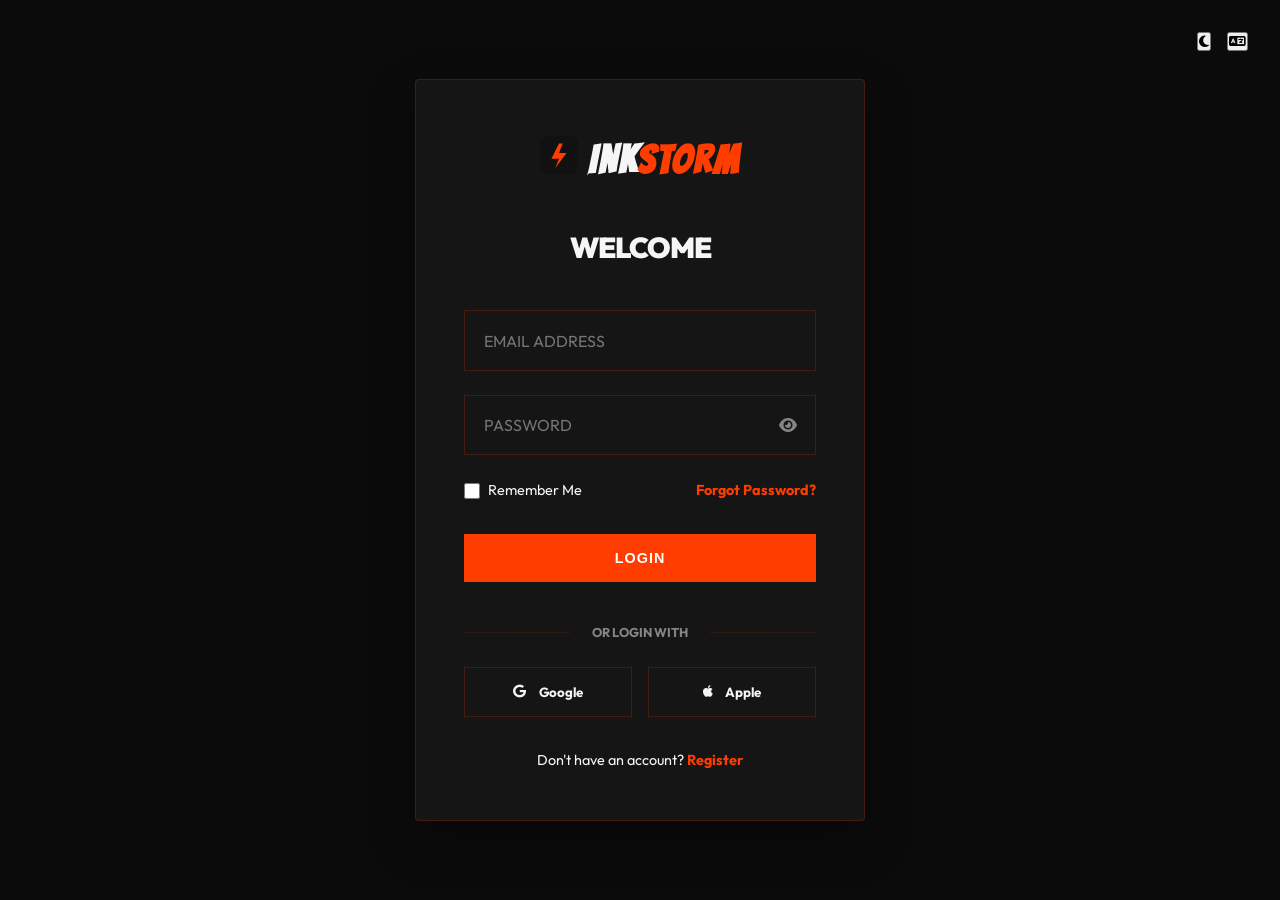
==== commit 79c57d7d: "e" ====
--- a/login.html
+++ b/login.html
@@ -52,10 +52,15 @@
             font-size: 1.8rem;
         }
 
+        form {
+            width: 100%;
+        }
+
         .form-group {
             margin-bottom: 1.5rem;
             text-align: left;
             position: relative;
+            width: 100%;
         }
 
         .password-toggle {
@@ -79,6 +84,7 @@
             align-items: center;
             margin-bottom: 2rem;
             font-size: 0.9rem;
+            width: 100%;
         }
 
         .remember-me {
@@ -86,11 +92,27 @@
             align-items: center;
             gap: 0.5rem;
             cursor: pointer;
+            white-space: nowrap;
+            margin: 0;
+        }
+
+        .remember-me input[type="checkbox"] {
+            flex-shrink: 0;
+            margin: 0;
         }
 
         .forgot-password {
             color: var(--secondary-color);
             font-weight: 700;
+            flex-shrink: 0;
+            white-space: nowrap;
+            text-decoration: none;
+            transition: var(--transition-fast);
+        }
+
+        .forgot-password:hover {
+            opacity: 0.8;
+            text-decoration: underline;
         }
 
         .social-login {
@@ -171,12 +193,7 @@
             }
 
             .auth-meta {
-                flex-wrap: nowrap;
-                gap: 0.5rem;
-            }
-
-            .remember-me, .forgot-password {
-                white-space: nowrap;
+                font-size: 0.85rem;
             }
         }
 
@@ -199,7 +216,13 @@
     </div>
 
     <div class="auth-card">
-        <a href="index.html" class="logo">INK<span>STORM</span></a>
+        <a href="index.html" class="logo">
+            <svg class="logo-icon" xmlns="http://www.w3.org/2000/svg" viewBox="0 0 100 100">
+                <rect width="100" height="100" fill="#111111" rx="20"/>
+                <path d="M50 20 L30 60 L50 60 L40 85 L70 45 L50 45 L60 20 Z" fill="#FF3D00"/>
+            </svg>
+            INK<span>STORM</span>
+        </a>
         <h2>WELCOME</h2>
 
         <form>
@@ -211,11 +234,12 @@
                 <i class="fas fa-eye password-toggle" id="toggle-password"></i>
             </div>
 
-            <div class="auth-meta">
-                <label class="remember-me">
-                    <input type="checkbox"> Remember Me
+            <div class="auth-meta" style="display: flex; justify-content: space-between; align-items: center; width: 100%; margin-bottom: 2rem;">
+                <label class="remember-me" style="display: flex; align-items: center; gap: 0.5rem; margin: 0; cursor: pointer; white-space: nowrap;">
+                    <input type="checkbox" style="width: 16px; height: 16px; margin: 0;">
+                    <span style="font-size: 0.9rem;">Remember Me</span>
                 </label>
-                <a href="#" class="forgot-password">Forgot Password?</a>
+                <a href="#" class="forgot-password" style="color: var(--secondary-color); font-weight: 700; font-size: 0.9rem; text-decoration: none;">Forgot Password?</a>
             </div>
 
             <button type="submit" class="btn btn-primary full-width">LOGIN</button>
--- a/assets/css/styles.css
+++ b/assets/css/styles.css
@@ -84,6 +84,15 @@
     color: var(--text);
     text-decoration: none;
     transition: var(--transition-smooth);
+    display: inline-flex;
+    align-items: center;
+    gap: 0.8rem;
+}
+
+.logo-icon {
+    width: 38px;
+    height: 38px;
+    flex-shrink: 0;
 }
 
 .logo span {
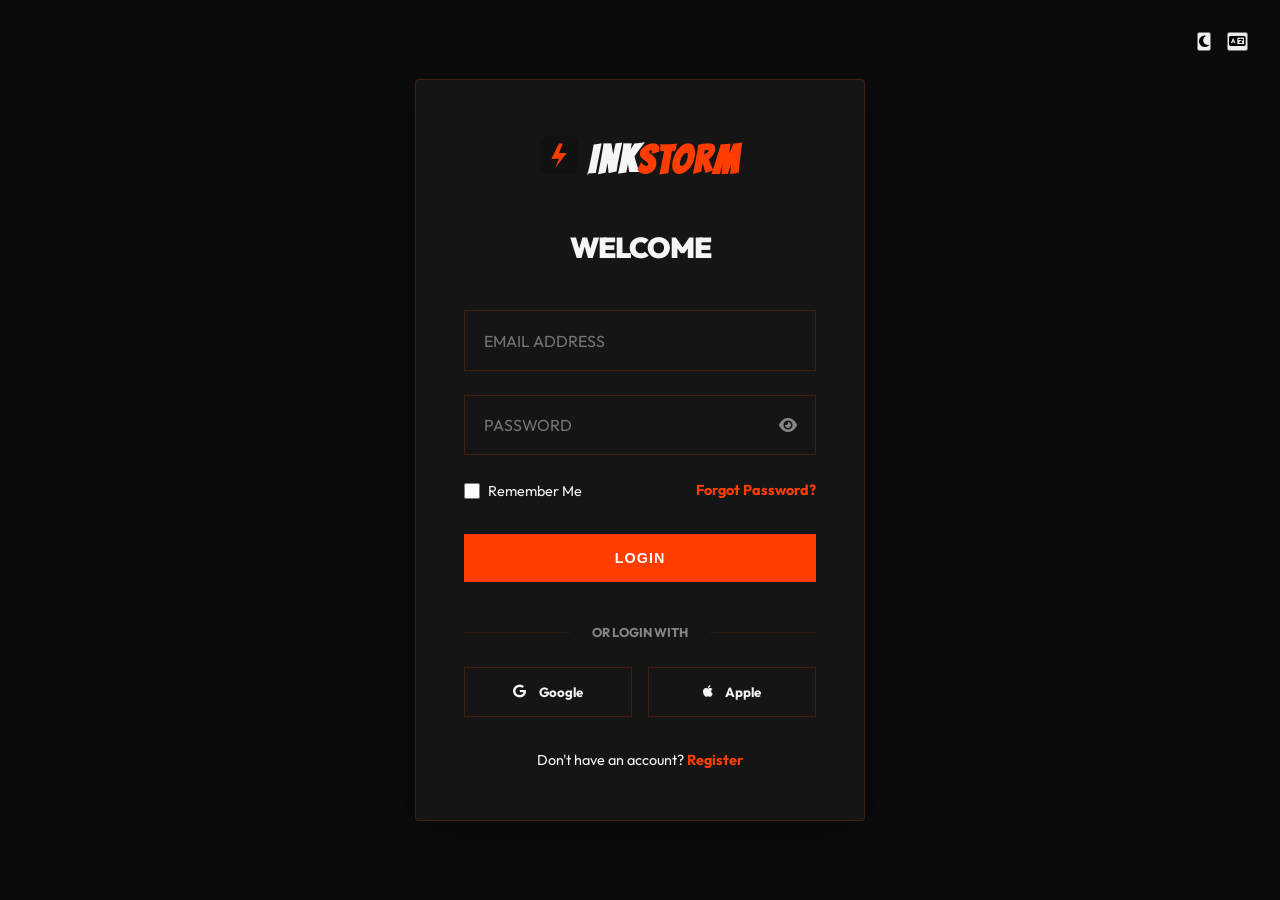
==== commit 7a6d3d4c: "XC" ====
--- a/login.html
+++ b/login.html
@@ -90,7 +90,7 @@
         .remember-me {
             display: flex;
             align-items: center;
-            gap: 0.5rem;
+            gap: 0.25rem; /* Reduced gap */
             cursor: pointer;
             white-space: nowrap;
             margin: 0;
@@ -235,9 +235,9 @@
             </div>
 
             <div class="auth-meta" style="display: flex; justify-content: space-between; align-items: center; width: 100%; margin-bottom: 2rem;">
-                <label class="remember-me" style="display: flex; align-items: center; gap: 0.5rem; margin: 0; cursor: pointer; white-space: nowrap;">
-                    <input type="checkbox" style="width: 16px; height: 16px; margin: 0;">
-                    <span style="font-size: 0.9rem;">Remember Me</span>
+                <label class="remember-me" style="display: flex; align-items: center; gap: 0.5rem; margin: 0; cursor: pointer;">
+                    <input type="checkbox" style="width: 16px; height: 16px; margin: 0; cursor: pointer;">
+                    <span style="font-size: 0.9rem; line-height: 1.4;">Remember Me</span>
                 </label>
                 <a href="#" class="forgot-password" style="color: var(--secondary-color); font-weight: 700; font-size: 0.9rem; text-decoration: none;">Forgot Password?</a>
             </div>
